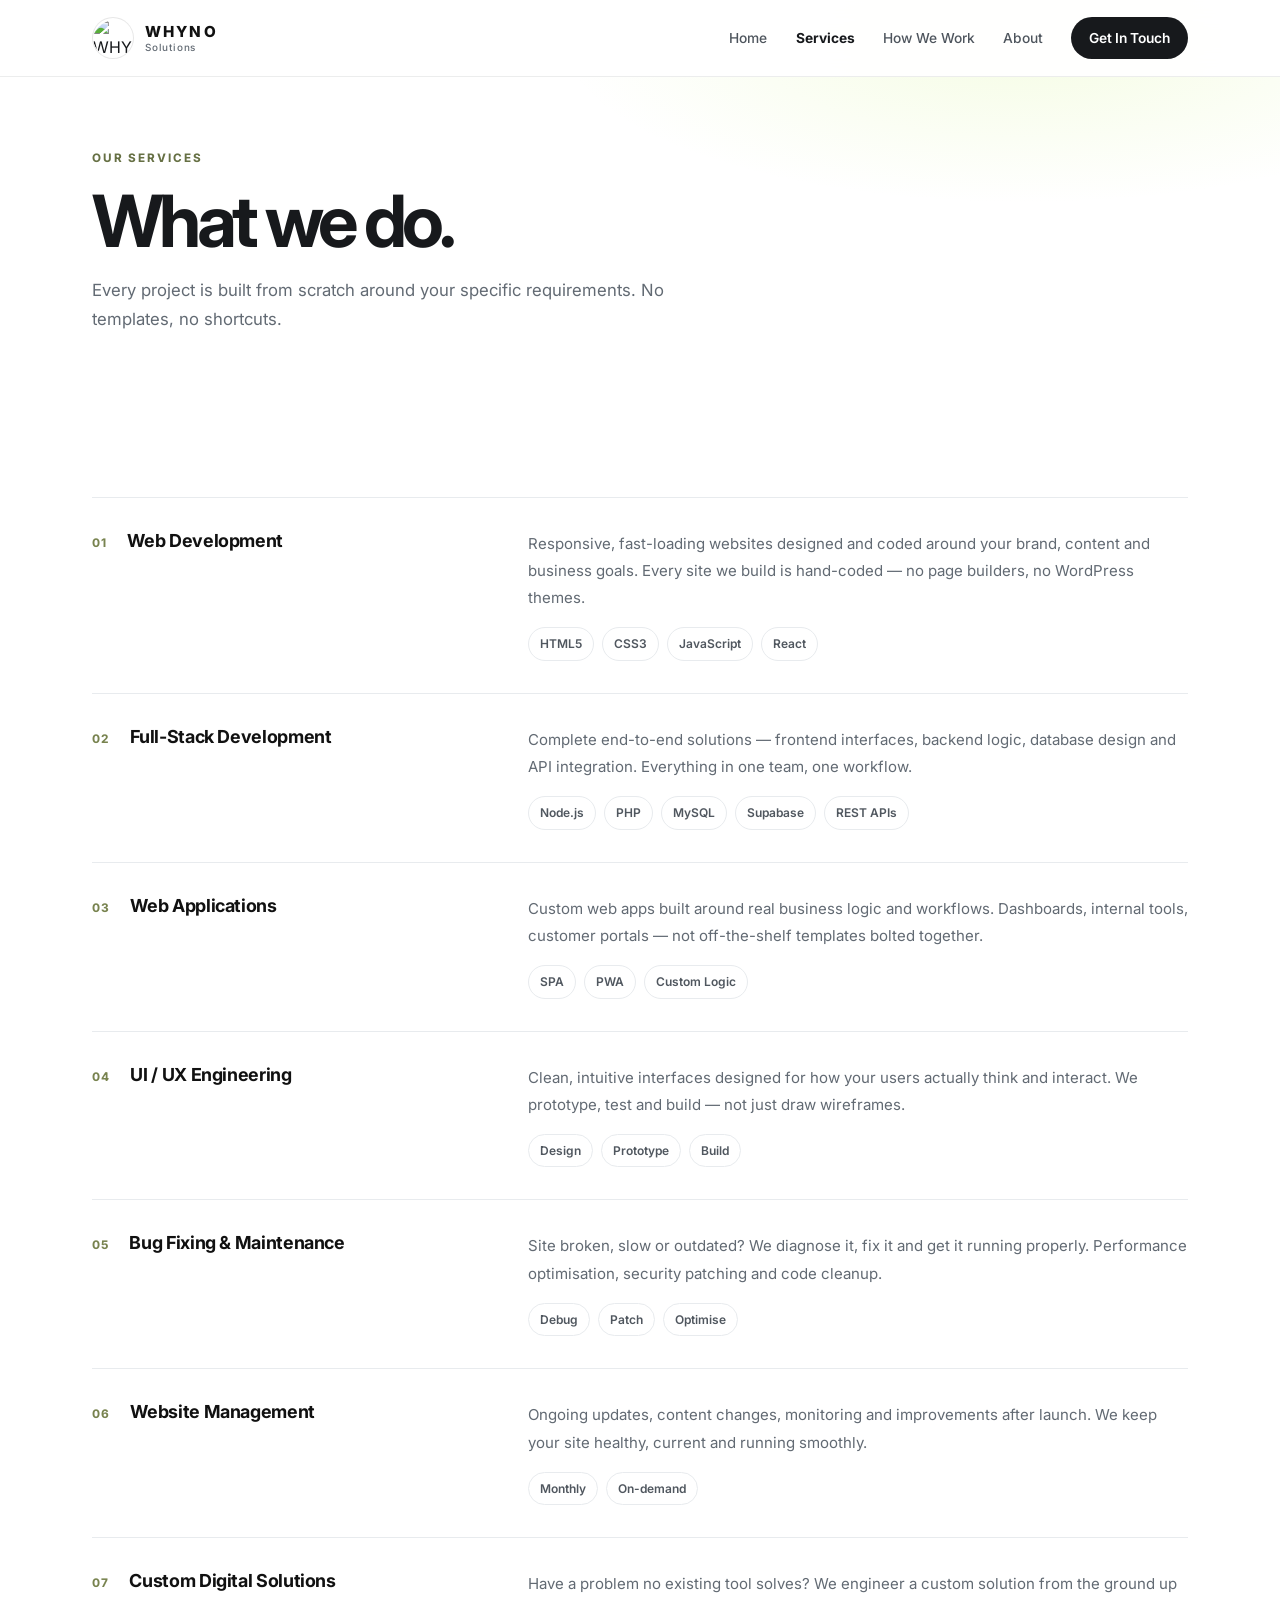
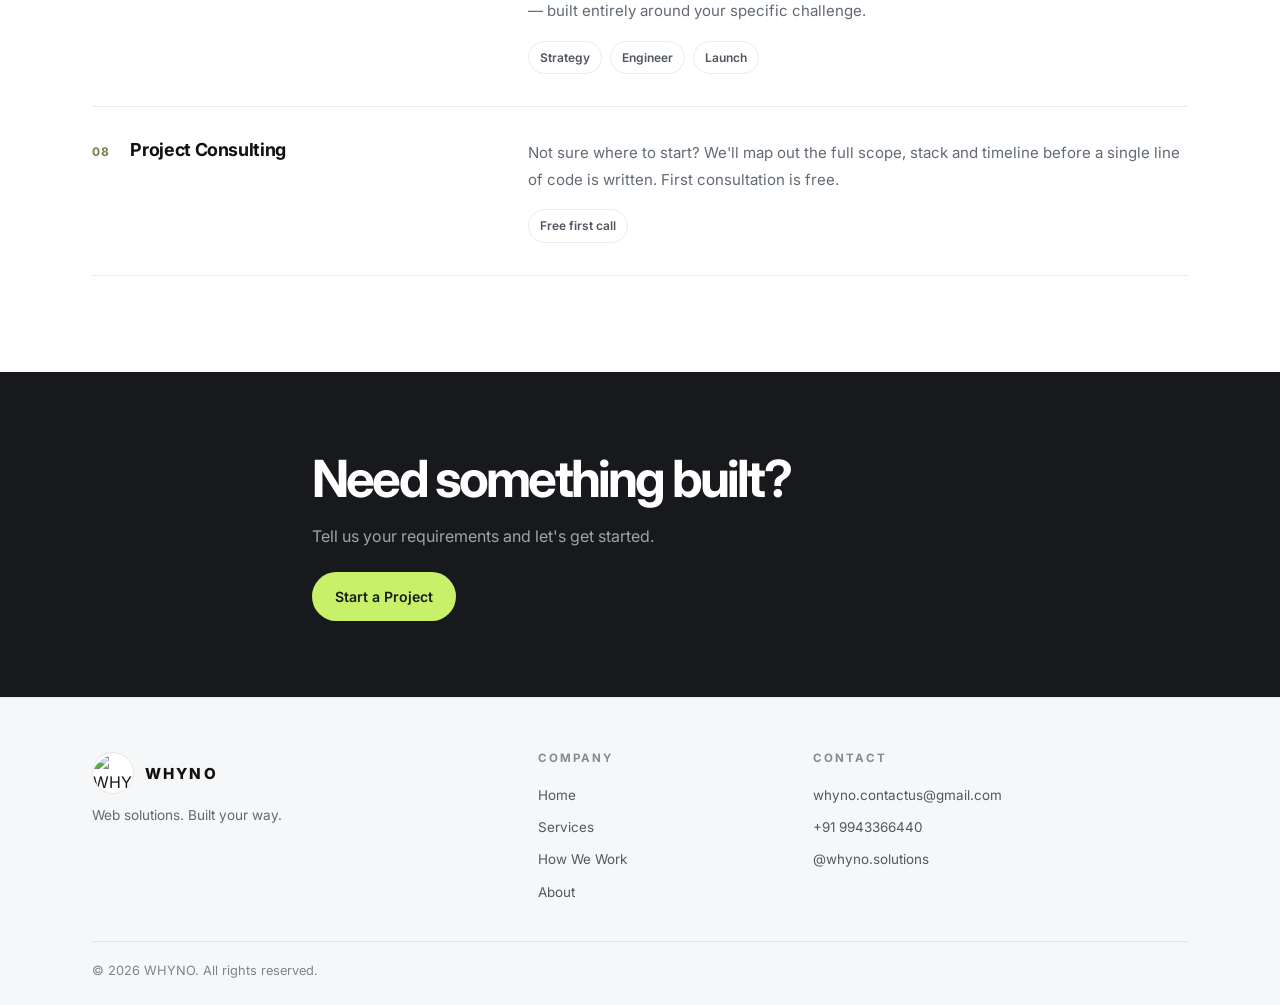
==== services.html @ 865802ed "Add files via upload" ====
﻿<!DOCTYPE html>
<html lang="en">
<head>
    <meta charset="UTF-8">
    <meta name="viewport" content="width=device-width, initial-scale=1.0">
    <meta name="color-scheme" content="light only">
    <title>Services &mdash; WHYNO</title>
    <meta name="description" content="Web development, full-stack apps, UI/UX engineering, bug fixing and custom digital solutions by WHYNO.">
    <link rel="icon" type="image/png" href="assets/favicon.png">
    <link rel="preconnect" href="https://fonts.googleapis.com">
    <link rel="preconnect" href="https://fonts.gstatic.com" crossorigin>
    <link href="https://fonts.googleapis.com/css2?family=Inter:wght@300;400;500;600;700;800&display=swap" rel="stylesheet">
    <link rel="stylesheet" href="style.css">
</head>
<body>

    <header class="header" id="header">
        <div class="container header-inner">
            <a href="index.html" class="brand">
                <div class="brand-logo"><img src="assets/logo.png" alt="WHYNO"></div>
                <span class="brand-copy">
                    <span class="brand-name">WHYNO</span>
                    <span class="brand-tagline">Solutions</span>
                </span>
            </a>
            <nav class="nav" id="nav">
                <a href="index.html" class="nav-link">Home</a>
                <a href="services.html" class="nav-link active">Services</a>
                <a href="process.html" class="nav-link">How We Work</a>
                <a href="about.html" class="nav-link">About</a>
                <a href="contact.html" class="nav-link nav-link--cta">Get In Touch</a>
            </nav>
            <button class="menu-btn" id="menuBtn" aria-label="Toggle navigation" aria-controls="nav" aria-expanded="false">
                <span></span><span></span><span></span>
            </button>
        </div>
    </header>
    <div class="overlay" id="overlay"></div>

    <main>

        <section class="page-hero">
            <div class="container">
                <p class="label">Our Services</p>
                <h1 class="heading-1">What we do.</h1>
                <p class="sub-text">Every project is built from scratch around your specific requirements. No templates, no shortcuts.</p>
            </div>
        </section>

        <section class="section">
            <div class="container">
                <div class="service-list">

                    <div class="service-row anim">
                        <div class="service-left">
                            <span class="service-num">01</span>
                            <h3>Web Development</h3>
                        </div>
                        <div class="service-right">
                            <p>Responsive, fast-loading websites designed and coded around your brand, content and business goals. Every site we build is hand-coded &mdash; no page builders, no WordPress themes.</p>
                            <div class="service-tags">
                                <span>HTML5</span><span>CSS3</span><span>JavaScript</span><span>React</span>
                            </div>
                        </div>
                    </div>

                    <div class="service-row anim">
                        <div class="service-left">
                            <span class="service-num">02</span>
                            <h3>Full-Stack Development</h3>
                        </div>
                        <div class="service-right">
                            <p>Complete end-to-end solutions &mdash; frontend interfaces, backend logic, database design and API integration. Everything in one team, one workflow.</p>
                            <div class="service-tags">
                                <span>Node.js</span><span>PHP</span><span>MySQL</span><span>Supabase</span><span>REST APIs</span>
                            </div>
                        </div>
                    </div>

                    <div class="service-row anim">
                        <div class="service-left">
                            <span class="service-num">03</span>
                            <h3>Web Applications</h3>
                        </div>
                        <div class="service-right">
                            <p>Custom web apps built around real business logic and workflows. Dashboards, internal tools, customer portals &mdash; not off-the-shelf templates bolted together.</p>
                            <div class="service-tags">
                                <span>SPA</span><span>PWA</span><span>Custom Logic</span>
                            </div>
                        </div>
                    </div>

                    <div class="service-row anim">
                        <div class="service-left">
                            <span class="service-num">04</span>
                            <h3>UI / UX Engineering</h3>
                        </div>
                        <div class="service-right">
                            <p>Clean, intuitive interfaces designed for how your users actually think and interact. We prototype, test and build &mdash; not just draw wireframes.</p>
                            <div class="service-tags">
                                <span>Design</span><span>Prototype</span><span>Build</span>
                            </div>
                        </div>
                    </div>

                    <div class="service-row anim">
                        <div class="service-left">
                            <span class="service-num">05</span>
                            <h3>Bug Fixing &amp; Maintenance</h3>
                        </div>
                        <div class="service-right">
                            <p>Site broken, slow or outdated? We diagnose it, fix it and get it running properly. Performance optimisation, security patching and code cleanup.</p>
                            <div class="service-tags">
                                <span>Debug</span><span>Patch</span><span>Optimise</span>
                            </div>
                        </div>
                    </div>

                    <div class="service-row anim">
                        <div class="service-left">
                            <span class="service-num">06</span>
                            <h3>Website Management</h3>
                        </div>
                        <div class="service-right">
                            <p>Ongoing updates, content changes, monitoring and improvements after launch. We keep your site healthy, current and running smoothly.</p>
                            <div class="service-tags">
                                <span>Monthly</span><span>On-demand</span>
                            </div>
                        </div>
                    </div>

                    <div class="service-row anim">
                        <div class="service-left">
                            <span class="service-num">07</span>
                            <h3>Custom Digital Solutions</h3>
                        </div>
                        <div class="service-right">
                            <p>Have a problem no existing tool solves? We engineer a custom solution from the ground up &mdash; built entirely around your specific challenge.</p>
                            <div class="service-tags">
                                <span>Strategy</span><span>Engineer</span><span>Launch</span>
                            </div>
                        </div>
                    </div>

                    <div class="service-row anim">
                        <div class="service-left">
                            <span class="service-num">08</span>
                            <h3>Project Consulting</h3>
                        </div>
                        <div class="service-right">
                            <p>Not sure where to start? We'll map out the full scope, stack and timeline before a single line of code is written. First consultation is free.</p>
                            <div class="service-tags">
                                <span>Free first call</span>
                            </div>
                        </div>
                    </div>

                </div>
            </div>
        </section>

        <section class="cta-band">
            <div class="container cta-inner">
                <h2>Need something built?</h2>
                <p>Tell us your requirements and let's get started.</p>
                <a href="contact.html" class="btn btn--white">Start a Project</a>
            </div>
        </section>

    </main>

    <footer class="footer">
        <div class="container">
            <div class="footer-grid">
                <div class="footer-brand">
                    <a href="index.html" class="brand">
                        <div class="brand-logo"><img src="assets/logo.png" alt="WHYNO"></div>
                        <span class="brand-name">WHYNO</span>
                    </a>
                    <p>Web solutions. Built your way.</p>
                </div>
                <div class="footer-col">
                    <h5>Company</h5>
                    <a href="index.html">Home</a>
                    <a href="services.html">Services</a>
                    <a href="process.html">How We Work</a>
                    <a href="about.html">About</a>
                </div>
                <div class="footer-col">
                    <h5>Contact</h5>
                    <a href="mailto:whyno.contactus@gmail.com">whyno.contactus@gmail.com</a>
                    <a href="tel:+919943366440">+91 9943366440</a>
                    <a href="https://www.instagram.com/whyno.solutions/" target="_blank" rel="noopener">@whyno.solutions</a>
                </div>
            </div>
            <div class="footer-bottom">
                <span>&copy; <span id="yr"></span> WHYNO. All rights reserved.</span>
            </div>
        </div>
    </footer>

    <button class="scroll-top" id="scrollTop" aria-label="Back to top">
        <svg viewBox="0 0 24 24" fill="none" stroke="currentColor" stroke-width="2"><polyline points="18 15 12 9 6 15"/></svg>
    </button>
    <script src="script.js"></script>
</body>
</html>
---- style.css ----
/* ============================================================
   WHYNO — Professional IT Company
   ALWAYS LIGHT MODE. Black & white. Clean. No gimmicks.
   Font: Inter
   ============================================================ */

/* Force light everywhere */
:root {
    color-scheme: light only;
}

*,
*::before,
*::after {
    box-sizing: border-box;
    margin: 0;
    padding: 0;
}

html {
    scroll-behavior: smooth;
    font-size: 16px;
}

body {
    font-family: 'Inter', -apple-system, BlinkMacSystemFont, 'Segoe UI', sans-serif;
    background-color: #ffffff;
    color: #333333;
    line-height: 1.7;
    -webkit-font-smoothing: antialiased;
    -moz-osx-font-smoothing: grayscale;
    overflow-x: hidden;
}

a {
    color: inherit;
    text-decoration: none;
}

ul { list-style: none; }

img {
    display: block;
    max-width: 100%;
    height: auto;
}

::selection {
    background: #111111;
    color: #ffffff;
}

h1, h2, h3, h4, h5 {
    color: #111111;
    font-weight: 700;
    line-height: 1.2;
    letter-spacing: -0.02em;
}

/* ── Layout ── */
.container {
    width: 100%;
    max-width: 1120px;
    margin: 0 auto;
    padding: 0 32px;
}

/* ============================================================
   LOADER
   ============================================================ */
.loader {
    position: fixed;
    inset: 0;
    z-index: 9999;
    background: #ffffff;
    display: flex;
    align-items: center;
    justify-content: center;
    transition: opacity 0.5s ease, visibility 0.5s ease;
}

.loader.hide {
    opacity: 0;
    visibility: hidden;
    pointer-events: none;
}

.loader-logo {
    width: 48px;
    height: 48px;
    animation: fadeInOut 1.5s ease-in-out infinite;
}

@keyframes fadeInOut {
    0%, 100% { opacity: 0.3; }
    50% { opacity: 1; }
}

/* ============================================================
   HEADER / NAVBAR
   ============================================================ */
.header {
    position: fixed;
    top: 0;
    left: 0;
    width: 100%;
    z-index: 1000;
    background: rgba(255, 255, 255, 0.95);
    backdrop-filter: blur(12px);
    -webkit-backdrop-filter: blur(12px);
    border-bottom: 1px solid #f0f0f0;
    padding: 0;
    transition: box-shadow 0.3s ease;
}

.header.scrolled {
    box-shadow: 0 1px 12px rgba(0, 0, 0, 0.06);
}

.header-inner {
    display: flex;
    align-items: center;
    justify-content: space-between;
    height: 64px;
}

/* Brand */
.brand {
    display: flex;
    align-items: center;
    gap: 10px;
}

.brand-icon {
    width: 32px;
    height: 32px;
    border-radius: 6px;
    object-fit: contain;
}

.brand-name {
    font-size: 1rem;
    font-weight: 800;
    letter-spacing: 1.5px;
    color: #111111;
    text-transform: uppercase;
}

/* Nav links */
.nav {
    display: flex;
    align-items: center;
    gap: 32px;
}

.nav-link {
    font-size: 0.88rem;
    font-weight: 500;
    color: #555555;
    transition: color 0.2s ease;
}

.nav-link:hover,
.nav-link.active {
    color: #111111;
}

.nav-link--cta {
    padding: 8px 20px;
    background: #111111;
    color: #ffffff !important;
    border-radius: 6px;
    font-weight: 600;
    font-size: 0.84rem;
    transition: background 0.2s ease;
}

.nav-link--cta:hover {
    background: #333333;
}

/* Menu toggle */
.menu-toggle {
    display: none;
    flex-direction: column;
    gap: 5px;
    background: none;
    border: none;
    cursor: pointer;
    padding: 4px;
    z-index: 1100;
}

.menu-toggle span {
    display: block;
    width: 20px;
    height: 1.5px;
    background: #111111;
    border-radius: 2px;
    transition: transform 0.25s ease, opacity 0.25s ease;
}

.menu-toggle.open span:nth-child(1) {
    transform: translateY(6.5px) rotate(45deg);
}
.menu-toggle.open span:nth-child(2) {
    opacity: 0;
}
.menu-toggle.open span:nth-child(3) {
    transform: translateY(-6.5px) rotate(-45deg);
}

/* Overlay */
.overlay {
    display: none;
    position: fixed;
    inset: 0;
    background: rgba(0, 0, 0, 0.3);
    z-index: 990;
    opacity: 0;
    transition: opacity 0.3s ease;
}
.overlay.show {
    opacity: 1;
}

/* ============================================================
   BUTTONS
   ============================================================ */
.btn {
    display: inline-flex;
    align-items: center;
    justify-content: center;
    gap: 8px;
    padding: 13px 28px;
    font-family: inherit;
    font-size: 0.9rem;
    font-weight: 600;
    border-radius: 6px;
    border: none;
    cursor: pointer;
    transition: background 0.2s ease, transform 0.2s ease, box-shadow 0.2s ease;
}

.btn--dark {
    background: #111111;
    color: #ffffff;
}
.btn--dark:hover {
    background: #2a2a2a;
    transform: translateY(-1px);
    box-shadow: 0 4px 16px rgba(0, 0, 0, 0.12);
}

.btn--outline {
    background: transparent;
    border: 1.5px solid #d0d0d0;
    color: #333333;
}
.btn--outline:hover {
    border-color: #111111;
    color: #111111;
}

.btn--full {
    width: 100%;
}

/* ============================================================
   SECTION SHARED
   ============================================================ */
.section {
    padding: 100px 0;
}

.section--grey {
    background: #f8f8f7;
}

.section-top {
    margin-bottom: 56px;
}

.section-label {
    font-size: 0.75rem;
    font-weight: 700;
    text-transform: uppercase;
    letter-spacing: 2.5px;
    color: #888888;
    margin-bottom: 12px;
}

.section-heading {
    font-size: clamp(1.8rem, 3.5vw, 2.8rem);
    letter-spacing: -0.03em;
    margin-bottom: 16px;
}

.section-sub {
    font-size: 1rem;
    color: #666666;
    max-width: 520px;
    line-height: 1.7;
}

/* ============================================================
   HERO
   ============================================================ */
.hero {
    padding: 160px 0 100px;
    background: #ffffff;
}

.hero-label {
    font-size: 0.75rem;
    font-weight: 700;
    text-transform: uppercase;
    letter-spacing: 2.5px;
    color: #888888;
    margin-bottom: 24px;
}

.hero-heading {
    font-size: clamp(2.4rem, 5.5vw, 4.2rem);
    letter-spacing: -0.04em;
    line-height: 1.12;
    margin-bottom: 24px;
    max-width: 720px;
}

.hero-heading em {
    font-style: normal;
    border-bottom: 3px solid #111111;
    padding-bottom: 2px;
}

.hero-text {
    font-size: 1.08rem;
    color: #555555;
    max-width: 540px;
    line-height: 1.75;
    margin-bottom: 36px;
}

.hero-buttons {
    display: flex;
    gap: 12px;
    flex-wrap: wrap;
}

/* ============================================================
   TRUST STRIP
   ============================================================ */
.trust-strip {
    border-top: 1px solid #ebebeb;
    border-bottom: 1px solid #ebebeb;
    background: #f8f8f7;
    padding: 40px 0;
}

.trust-inner {
    display: flex;
    align-items: center;
    justify-content: center;
    gap: 48px;
}

.trust-item {
    display: flex;
    flex-direction: column;
    align-items: center;
    text-align: center;
    gap: 4px;
}

.trust-item strong {
    font-size: 1.5rem;
    font-weight: 800;
    color: #111111;
    letter-spacing: -0.5px;
}

.trust-item span {
    font-size: 0.78rem;
    color: #888888;
    font-weight: 500;
    letter-spacing: 0.5px;
}

.trust-divider {
    width: 1px;
    height: 40px;
    background: #e0e0e0;
}

/* ============================================================
   SERVICES — Clean card grid
   ============================================================ */
.services-grid {
    display: grid;
    grid-template-columns: repeat(4, 1fr);
    gap: 1px;
    background: #e8e8e8;
    border: 1px solid #e8e8e8;
    border-radius: 8px;
    overflow: hidden;
}

.service-card {
    background: #ffffff;
    padding: 36px 28px;
    display: flex;
    flex-direction: column;
    gap: 14px;
    transition: background 0.25s ease;
}

.service-card:hover {
    background: #f8f8f7;
}

.service-num {
    font-size: 0.72rem;
    font-weight: 700;
    color: #bbbbbb;
    letter-spacing: 1px;
}

.service-card h3 {
    font-size: 1rem;
    font-weight: 700;
    letter-spacing: -0.01em;
}

.service-card p {
    font-size: 0.88rem;
    color: #666666;
    line-height: 1.65;
}

/* ============================================================
   PROCESS
   ============================================================ */
.process-list {
    max-width: 640px;
}

.process-item {
    display: flex;
    gap: 24px;
    padding: 28px 0;
    border-bottom: 1px solid #ebebeb;
    align-items: flex-start;
}

.process-item:last-child {
    border-bottom: none;
}

.process-num {
    width: 40px;
    height: 40px;
    border-radius: 50%;
    background: #111111;
    color: #ffffff;
    font-size: 0.82rem;
    font-weight: 700;
    display: flex;
    align-items: center;
    justify-content: center;
    flex-shrink: 0;
}

.process-item h3 {
    font-size: 1rem;
    font-weight: 700;
    margin-bottom: 4px;
}

.process-item p {
    font-size: 0.9rem;
    color: #666666;
    line-height: 1.65;
}

/* ============================================================
   ABOUT
   ============================================================ */
.about-layout {
    display: grid;
    grid-template-columns: 1fr 1fr;
    gap: 80px;
    align-items: start;
}

.about-right {
    display: flex;
    flex-direction: column;
    gap: 20px;
}

.about-logo-wrap {
    width: 56px;
    height: 56px;
    border-radius: 8px;
    overflow: hidden;
    border: 1px solid #e8e8e8;
    padding: 8px;
    background: #f8f8f7;
}

.about-logo-wrap img {
    width: 100%;
    height: 100%;
    object-fit: contain;
}

.about-right p {
    font-size: 0.95rem;
    color: #555555;
    line-height: 1.75;
}

.about-values {
    display: flex;
    flex-wrap: wrap;
    gap: 8px;
    margin-top: 4px;
}

.about-values span {
    font-size: 0.78rem;
    font-weight: 600;
    color: #555555;
    padding: 6px 14px;
    background: #f4f4f3;
    border: 1px solid #e8e8e8;
    border-radius: 4px;
}

/* ============================================================
   TECH
   ============================================================ */
.tech-list {
    display: flex;
    flex-wrap: wrap;
    gap: 10px;
}

.tech-list span {
    padding: 10px 20px;
    font-size: 0.88rem;
    font-weight: 600;
    color: #333333;
    background: #ffffff;
    border: 1px solid #e0e0e0;
    border-radius: 6px;
    transition: border-color 0.2s ease, background 0.2s ease;
    cursor: default;
}

.tech-list span:hover {
    background: #111111;
    color: #ffffff;
    border-color: #111111;
}

/* ============================================================
   CTA BANNER
   ============================================================ */
.cta-banner {
    background: #111111;
    padding: 80px 0;
}

.cta-inner {
    display: flex;
    flex-direction: column;
    align-items: flex-start;
    gap: 20px;
    max-width: 580px;
}

.cta-inner h2 {
    font-size: clamp(1.8rem, 3.5vw, 2.8rem);
    color: #ffffff;
    letter-spacing: -0.03em;
}

.cta-inner p {
    font-size: 1rem;
    color: rgba(255, 255, 255, 0.6);
    line-height: 1.65;
}

.cta-inner .btn--dark {
    background: #ffffff;
    color: #111111;
}
.cta-inner .btn--dark:hover {
    background: #f0f0f0;
}

/* ============================================================
   CONTACT
   ============================================================ */
.contact-layout {
    display: grid;
    grid-template-columns: 1fr 1.2fr;
    gap: 80px;
    align-items: start;
}

.contact-sub {
    font-size: 0.95rem;
    color: #666666;
    margin-top: 12px;
    margin-bottom: 36px;
    line-height: 1.65;
}

.contact-info {
    display: flex;
    flex-direction: column;
    gap: 10px;
}

.contact-row {
    display: flex;
    align-items: center;
    gap: 14px;
    padding: 14px 16px;
    border: 1px solid #ebebeb;
    border-radius: 8px;
    transition: border-color 0.2s ease;
}
.contact-row:hover {
    border-color: #cccccc;
}

.contact-row svg {
    width: 20px;
    height: 20px;
    color: #888888;
    flex-shrink: 0;
}

.contact-row small {
    display: block;
    font-size: 0.68rem;
    font-weight: 600;
    text-transform: uppercase;
    letter-spacing: 1px;
    color: #aaaaaa;
    margin-bottom: 2px;
}

.contact-row span {
    display: block;
    font-size: 0.88rem;
    font-weight: 600;
    color: #333333;
}

/* Form */
.form {
    background: #f8f8f7;
    border: 1px solid #e8e8e8;
    border-radius: 10px;
    padding: 36px 32px;
}

.form-field {
    margin-bottom: 20px;
}

.form-field label {
    display: block;
    font-size: 0.82rem;
    font-weight: 600;
    color: #333333;
    margin-bottom: 8px;
}

.form-field input,
.form-field textarea {
    width: 100%;
    padding: 12px 14px;
    font-family: inherit;
    font-size: 0.9rem;
    color: #111111;
    background: #ffffff;
    border: 1px solid #dcdcdc;
    border-radius: 6px;
    outline: none;
    transition: border-color 0.2s ease, box-shadow 0.2s ease;
    resize: vertical;
}

.form-field input::placeholder,
.form-field textarea::placeholder {
    color: #aaaaaa;
}

.form-field input:focus,
.form-field textarea:focus {
    border-color: #111111;
    box-shadow: 0 0 0 3px rgba(0, 0, 0, 0.05);
}

/* ============================================================
   FOOTER
   ============================================================ */
.footer {
    background: #f8f8f7;
    border-top: 1px solid #ebebeb;
    padding: 64px 0 32px;
}

.footer-top {
    display: flex;
    justify-content: space-between;
    align-items: flex-start;
    gap: 40px;
    margin-bottom: 48px;
}

.footer-brand {
    display: flex;
    flex-direction: column;
    gap: 10px;
    max-width: 200px;
}

.footer-brand p {
    font-size: 0.85rem;
    color: #888888;
}

.footer-cols {
    display: flex;
    gap: 56px;
}

.footer-col {
    display: flex;
    flex-direction: column;
    gap: 8px;
}

.footer-col h5 {
    font-size: 0.72rem;
    font-weight: 700;
    text-transform: uppercase;
    letter-spacing: 2px;
    color: #888888;
    margin-bottom: 4px;
}

.footer-col a {
    font-size: 0.88rem;
    color: #666666;
    transition: color 0.2s ease;
}

.footer-col a:hover {
    color: #111111;
}

.footer-bottom {
    padding-top: 24px;
    border-top: 1px solid #e0e0e0;
    font-size: 0.8rem;
    color: #aaaaaa;
}

/* ============================================================
   SCROLL TO TOP
   ============================================================ */
.scroll-top {
    position: fixed;
    bottom: 24px;
    right: 24px;
    width: 40px;
    height: 40px;
    border-radius: 50%;
    background: #111111;
    color: #ffffff;
    border: none;
    cursor: pointer;
    display: flex;
    align-items: center;
    justify-content: center;
    opacity: 0;
    visibility: hidden;
    transition: opacity 0.3s ease, transform 0.3s ease;
    z-index: 100;
}

.scroll-top.show {
    opacity: 1;
    visibility: visible;
}

.scroll-top:hover {
    transform: translateY(-2px);
    box-shadow: 0 4px 16px rgba(0, 0, 0, 0.15);
}

.scroll-top svg {
    width: 18px;
    height: 18px;
}

/* ============================================================
   SCROLL REVEAL
   ============================================================ */
.anim {
    opacity: 0;
    transform: translateY(20px);
    transition: opacity 0.6s ease, transform 0.6s ease;
}

.anim.show {
    opacity: 1;
    transform: translateY(0);
}

/* ============================================================
   RESPONSIVE — Tablet (max 960px)
   ============================================================ */
@media (max-width: 960px) {
    .services-grid {
        grid-template-columns: repeat(2, 1fr);
    }

    .about-layout,
    .contact-layout {
        grid-template-columns: 1fr;
        gap: 48px;
    }

    .footer-top {
        flex-direction: column;
        gap: 32px;
    }
}

/* ============================================================
   RESPONSIVE — Mobile (max 680px)
   ============================================================ */
@media (max-width: 680px) {
    .container {
        padding: 0 20px;
    }

    /* Section spacing */
    .section {
        padding: 72px 0;
    }

    .section-heading {
        font-size: clamp(1.6rem, 7vw, 2.2rem);
    }

    /* Navbar mobile */
    .menu-toggle {
        display: flex;
    }

    .nav {
        position: fixed;
        top: 0;
        right: -100%;
        width: 80%;
        max-width: 300px;
        height: 100vh;
        background: #ffffff;
        border-left: 1px solid #ebebeb;
        flex-direction: column;
        align-items: flex-start;
        justify-content: center;
        gap: 0;
        padding: 40px 28px;
        z-index: 1050;
        transition: right 0.3s ease;
    }

    .nav.open {
        right: 0;
    }

    .nav-link {
        display: block;
        width: 100%;
        font-size: 1.05rem;
        font-weight: 600;
        color: #333333;
        padding: 14px 0;
        border-bottom: 1px solid #f0f0f0;
    }

    .nav-link--cta {
        display: block;
        text-align: center;
        margin-top: 16px;
        padding: 14px 20px;
        border-bottom: none;
        width: 100%;
        border-radius: 6px;
    }

    .overlay {
        display: block;
    }

    /* Hero mobile */
    .hero {
        padding: 120px 0 72px;
    }

    .hero-heading {
        font-size: clamp(2rem, 9vw, 3rem);
    }

    .hero-text {
        font-size: 0.95rem;
    }

    .hero-buttons {
        flex-direction: column;
        gap: 10px;
    }

    .hero-buttons .btn {
        width: 100%;
        justify-content: center;
    }

    /* Trust strip */
    .trust-inner {
        flex-direction: column;
        gap: 20px;
    }

    .trust-divider {
        width: 48px;
        height: 1px;
    }

    .trust-item {
        flex-direction: row;
        gap: 10px;
    }

    /* Services grid */
    .services-grid {
        grid-template-columns: 1fr;
    }

    .service-card {
        padding: 28px 24px;
    }

    /* Process */
    .process-item {
        gap: 16px;
        padding: 22px 0;
    }

    .process-num {
        width: 36px;
        height: 36px;
        font-size: 0.75rem;
    }

    /* Tech */
    .tech-list span {
        padding: 8px 14px;
        font-size: 0.82rem;
    }

    /* CTA */
    .cta-banner {
        padding: 60px 0;
    }

    .cta-inner .btn {
        width: 100%;
        justify-content: center;
    }

    /* Contact */
    .contact-layout {
        gap: 40px;
    }

    .form {
        padding: 28px 20px;
    }

    /* Footer */
    .footer-cols {
        flex-direction: column;
        gap: 24px;
    }

    /* Scroll top */
    .scroll-top {
        bottom: 16px;
        right: 16px;
        width: 36px;
        height: 36px;
    }
}

/* ============================================================
   VERY SMALL (max 400px)
   ============================================================ */
@media (max-width: 400px) {
    .container { padding: 0 16px; }
    .hero-heading { font-size: clamp(1.8rem, 10vw, 2.6rem); }
}

/* ============================================================
   REDUCED MOTION
   ============================================================ */
@media (prefers-reduced-motion: reduce) {
    *, *::before, *::after {
        animation-duration: 0.01ms !important;
        animation-iteration-count: 1 !important;
        transition-duration: 0.01ms !important;
        scroll-behavior: auto !important;
    }
}

/* Shared styles for the current multi-page WHYNO site */
:root {
    --ink: #17191c;
    --muted: #626a73;
    --line: #e8ebee;
    --surface: #f6f7f8;
    --accent: #c8f169;
}

body {
    color: var(--ink);
    line-height: 1.65;
}

.container {
    max-width: 1160px;
}

.header {
    border-bottom-color: rgba(23, 25, 28, 0.08);
    background: rgba(255, 255, 255, 0.94);
}

.header-inner {
    min-height: 76px;
    height: auto;
}

.brand {
    gap: 11px;
    flex-shrink: 0;
}

.brand-logo {
    display: grid;
    width: 42px;
    height: 42px;
    flex: 0 0 42px;
    place-items: center;
    overflow: hidden;
    border: 1px solid rgba(23, 25, 28, 0.1);
    border-radius: 50%;
    background: #fff;
}

.brand-logo img {
    width: 100%;
    height: 100%;
    object-fit: cover;
    border-radius: 50%;
}

.brand-name {
    font-size: 0.95rem;
    letter-spacing: 0.14em;
}

.brand-copy {
    display: flex;
    flex-direction: column;
    align-items: flex-start;
    gap: 1px;
    line-height: 1.15;
}

.brand-tagline {
    color: var(--muted);
    font-size: 0.62rem;
    font-weight: 500;
    letter-spacing: 0.08em;
}

.nav {
    gap: clamp(16px, 2.2vw, 30px);
}

.nav-link {
    color: #4e555d;
    font-size: 0.86rem;
}

.nav-link.active:not(.nav-link--cta) {
    color: var(--ink);
    font-weight: 700;
}

.nav-link--cta {
    padding: 10px 18px;
    border-radius: 999px;
    background: var(--ink);
}

.menu-btn {
    display: none;
    width: 44px;
    height: 44px;
    flex-direction: column;
    align-items: center;
    justify-content: center;
    gap: 5px;
    border: 1px solid var(--line);
    border-radius: 50%;
    background: #fff;
    cursor: pointer;
    z-index: 1100;
}

.menu-btn span {
    display: block;
    width: 18px;
    height: 2px;
    border-radius: 2px;
    background: var(--ink);
    transition: transform 0.2s ease, opacity 0.2s ease;
}

.menu-btn.open span:first-child {
    transform: translateY(3.5px) rotate(45deg);
}

.menu-btn.open span:nth-child(2) {
    opacity: 0;
}

.menu-btn.open span:last-child {
    transform: translateY(-3.5px) rotate(-45deg);
}

.hero {
    padding: clamp(148px, 18vw, 210px) 0 112px;
    background:
        radial-gradient(ellipse at 82% 18%, rgba(200, 241, 105, 0.2), transparent 34%),
        #fff;
}

.hero .container {
    max-width: 1160px;
}

.hero-label,
.label {
    color: #667044;
    font-size: 0.73rem;
    font-weight: 750;
    letter-spacing: 0.16em;
    line-height: 1.4;
    text-transform: uppercase;
}

.hero-label {
    margin-bottom: 22px;
}

.hero-heading,
.heading-1 {
    max-width: 820px;
    color: var(--ink);
    font-size: clamp(2.7rem, 7vw, 5.4rem);
    font-weight: 700;
    letter-spacing: -0.065em;
    line-height: 1.02;
}

.hero-heading em {
    border: 0;
    color: #6b842f;
    font-style: normal;
}

.hero-text,
.sub-text {
    max-width: 620px;
    margin-top: 24px;
    color: var(--muted);
    font-size: 1.05rem;
    line-height: 1.75;
}

.hero-btns {
    display: flex;
    flex-wrap: wrap;
    gap: 12px;
    margin-top: 32px;
}

.btn {
    min-height: 48px;
    padding: 13px 23px;
    border-radius: 999px;
    font-size: 0.88rem;
}

.btn--dark {
    background: var(--ink);
    color: #fff;
}

.btn--dark:hover {
    background: #33383d;
}

.btn--outline {
    border: 1px solid #d5d9dd;
    background: #fff;
}

.btn--white {
    background: var(--accent);
    color: var(--ink);
}

.btn--white:hover {
    background: #d7f58f;
}

.trust {
    border-top: 1px solid var(--line);
    border-bottom: 1px solid var(--line);
    background: var(--surface);
}

.trust-row {
    display: grid;
    grid-template-columns: repeat(4, 1fr);
    padding: 27px 0;
}

.trust-item {
    gap: 2px;
    border-right: 1px solid #dfe3e6;
}

.trust-item:last-child {
    border: 0;
}

.trust-item strong {
    color: var(--ink);
    font-size: 1.12rem;
}

.trust-item span {
    color: var(--muted);
    font-size: 0.77rem;
    letter-spacing: 0;
}

.section {
    padding: 96px 0;
}

.section--grey {
    background: var(--surface);
}

.section-top {
    margin-bottom: 38px;
}

.section-top .label {
    margin-bottom: 12px;
}

.heading-2 {
    color: var(--ink);
    font-size: clamp(2rem, 4vw, 3rem);
    letter-spacing: -0.055em;
}

.section-top .sub-text {
    margin-top: 12px;
    font-size: 0.98rem;
}

.card-grid {
    display: grid;
    gap: 16px;
}

.card-grid--4 {
    grid-template-columns: repeat(4, minmax(0, 1fr));
}

.card {
    min-height: 230px;
    padding: 26px 23px;
    border: 1px solid var(--line);
    border-radius: 14px;
    background: #fff;
    transition: transform 0.2s ease, box-shadow 0.2s ease;
}

.card:hover {
    transform: translateY(-3px);
    box-shadow: 0 14px 34px rgba(23, 25, 28, 0.07);
}

.card-num,
.service-num {
    display: inline-block;
    margin-bottom: 32px;
    color: #78834f;
    font-size: 0.74rem;
    font-weight: 750;
    letter-spacing: 0.1em;
}

.card h3 {
    margin-bottom: 10px;
    font-size: 1.05rem;
    letter-spacing: -0.025em;
}

.card p {
    color: var(--muted);
    font-size: 0.87rem;
    line-height: 1.7;
}

.section-link {
    margin-top: 28px;
}

.link-arrow {
    font-size: 0.9rem;
    font-weight: 700;
}

.link-arrow:hover {
    color: #687f34;
}

.page-hero {
    padding: 150px 0 66px;
    background:
        radial-gradient(ellipse at 80% 10%, rgba(200, 241, 105, 0.18), transparent 32%),
        #fff;
}

.page-hero .label {
    margin-bottom: 18px;
}

.page-hero .heading-1 {
    font-size: clamp(2.6rem, 6vw, 4.5rem);
}

.page-hero .sub-text {
    margin-top: 18px;
}

.service-list {
    border-top: 1px solid var(--line);
}

.service-row {
    display: grid;
    grid-template-columns: minmax(200px, 0.75fr) 1.25fr;
    gap: 40px;
    padding: 32px 0;
    border-bottom: 1px solid var(--line);
}

.service-left {
    display: flex;
    align-items: baseline;
    gap: 20px;
}

.service-left .service-num {
    margin: 0;
}

.service-left h3,
.process-body h3 {
    font-size: 1.12rem;
}

.service-right p,
.process-body p,
.about-content p,
.contact-desc {
    color: var(--muted);
    font-size: 0.94rem;
    line-height: 1.8;
}

.service-tags,
.tech-list {
    display: flex;
    flex-wrap: wrap;
    gap: 8px;
    margin-top: 16px;
}

.service-tags span,
.tech-list span {
    padding: 6px 11px;
    border: 1px solid var(--line);
    border-radius: 999px;
    background: #fff;
    color: #50575f;
    font-size: 0.75rem;
    font-weight: 600;
}

.process-list {
    max-width: 760px;
}

.process-item {
    gap: 20px;
    padding: 25px 0;
    border-color: var(--line);
}

.process-num {
    width: 42px;
    height: 42px;
    background: var(--accent);
    color: var(--ink);
}

.process-body h3 {
    margin: 5px 0 6px;
}

.about-layout {
    grid-template-columns: 1fr 0.9fr;
    gap: 64px;
}

.about-content {
    display: flex;
    flex-direction: column;
    gap: 16px;
}

.about-logo-block {
    margin-bottom: 6px;
}

.about-logo {
    width: 82px;
    height: 82px;
    overflow: hidden;
    border: 1px solid var(--line);
    border-radius: 50%;
    background: #fff;
}

.about-logo img {
    width: 100%;
    height: 100%;
    border-radius: 50%;
    object-fit: cover;
}

.about-values-card {
    padding: 28px;
    border: 1px solid var(--line);
    border-radius: 16px;
    background: #fff;
}

.about-values-card h3 {
    margin-bottom: 20px;
    font-size: 1.2rem;
}

.values-list {
    display: grid;
    gap: 18px;
}

.values-list li {
    display: grid;
    gap: 4px;
}

.values-list strong {
    font-size: 0.9rem;
}

.values-list span {
    color: var(--muted);
    font-size: 0.83rem;
    line-height: 1.65;
}

.tech-list span {
    padding: 9px 15px;
    background: #fff;
}

.cta-band {
    padding: 76px 0;
    background: var(--ink);
}

.cta-inner {
    max-width: 720px;
    gap: 13px;
}

.cta-inner h2 {
    font-size: clamp(2rem, 4.5vw, 3.2rem);
    letter-spacing: -0.055em;
}

.cta-inner p {
    margin-bottom: 10px;
}

.contact-layout {
    grid-template-columns: 0.85fr 1.15fr;
    gap: 56px;
}

.heading-3 {
    margin-bottom: 12px;
    font-size: 1.35rem;
}

.contact-desc {
    margin-bottom: 26px;
}

.contact-cards {
    display: grid;
    gap: 12px;
}

.contact-card {
    display: flex;
    align-items: center;
    gap: 14px;
    min-width: 0;
    padding: 16px;
    border: 1px solid var(--line);
    border-radius: 12px;
    background: #fff;
    transition: border-color 0.2s ease, transform 0.2s ease;
}

.contact-card:hover {
    transform: translateY(-2px);
    border-color: #b7c58c;
}

.contact-icon {
    display: grid;
    width: 42px;
    height: 42px;
    flex: 0 0 42px;
    place-items: center;
    border-radius: 50%;
    background: #f1f5e8;
}

.contact-icon svg {
    width: 19px;
    height: 19px;
}

.contact-card small,
.contact-card span {
    display: block;
}

.contact-card small {
    color: var(--muted);
    font-size: 0.74rem;
}

.contact-card span {
    overflow-wrap: anywhere;
    font-size: 0.86rem;
    font-weight: 650;
}

.form {
    padding: 32px;
    border: 1px solid var(--line);
    border-radius: 16px;
    background: var(--surface);
}

.form-title {
    margin-bottom: 24px;
    font-size: 1.2rem;
}

.form-field {
    margin-bottom: 18px;
}

.form-field label {
    color: var(--ink);
}

.form-field input,
.form-field textarea {
    min-height: 48px;
    border-color: #dce0e3;
    border-radius: 9px;
    font-size: 0.9rem;
}

.form-field textarea {
    min-height: 144px;
}

.form-field input:focus,
.form-field textarea:focus {
    border-color: #839a50;
    box-shadow: 0 0 0 3px rgba(131, 154, 80, 0.14);
}

.footer {
    padding: 54px 0 24px;
    background: #f6f7f8;
}

.footer-grid {
    display: grid;
    grid-template-columns: 1.2fr 0.7fr 1.1fr;
    gap: 36px;
    padding-bottom: 38px;
}

.footer-brand {
    max-width: 260px;
}

.footer-brand p {
    color: var(--muted);
}

.footer-col {
    gap: 10px;
}

.footer-col h5 {
    margin-bottom: 8px;
    color: #858b91;
}

.footer-col a {
    overflow-wrap: anywhere;
    color: #515960;
    font-size: 0.84rem;
}

.footer-bottom {
    padding-top: 18px;
    border-color: #e1e4e6;
    color: #7d858c;
}

.scroll-top {
    width: 44px;
    height: 44px;
    background: var(--ink);
}

@media (max-width: 960px) {
    .card-grid--4 {
        grid-template-columns: repeat(2, minmax(0, 1fr));
    }

    .about-layout,
    .contact-layout {
        gap: 36px;
    }
}

@media (max-width: 680px) {
    .container {
        padding-right: 22px;
        padding-left: 22px;
    }

    .header-inner {
        min-height: 68px;
    }

    .brand-logo {
        width: 38px;
        height: 38px;
        flex-basis: 38px;
    }

    .menu-btn {
        display: flex;
    }

    .nav {
        top: 0;
        right: 0;
        width: min(86vw, 360px);
        max-width: none;
        height: 100vh;
        height: 100dvh;
        justify-content: flex-start;
        gap: 0;
        padding: 100px 28px 32px;
        border-left: 1px solid var(--line);
        box-shadow: -20px 0 50px rgba(23, 25, 28, 0.08);
        transform: translateX(105%);
        transition: transform 0.28s ease;
    }

    .nav.open {
        right: 0;
        transform: translateX(0);
    }

    .nav-link {
        width: 100%;
        padding: 16px 0;
        border-bottom: 1px solid var(--line);
        font-size: 1rem;
    }

    .nav-link--cta {
        margin-top: 22px;
        padding: 14px 18px;
        border: 0;
        text-align: center;
    }

    .overlay {
        background: rgba(17, 20, 23, 0.42);
        pointer-events: none;
    }

    .overlay.show {
        pointer-events: auto;
    }

    .hero {
        padding: 126px 0 74px;
    }

    .hero-heading,
    .page-hero .heading-1 {
        font-size: clamp(2.45rem, 11vw, 4rem);
        letter-spacing: -0.06em;
    }

    .hero-label {
        margin-bottom: 17px;
        font-size: 0.68rem;
    }

    .hero-text,
    .sub-text {
        margin-top: 18px;
        font-size: 0.98rem;
    }

    .hero-btns {
        display: grid;
        grid-template-columns: 1fr;
        margin-top: 26px;
    }

    .hero-btns .btn {
        width: 100%;
    }

    .trust-row {
        grid-template-columns: repeat(2, 1fr);
        row-gap: 22px;
        padding: 24px 0;
    }

    .trust-item:nth-child(2) {
        border-right: 0;
    }

    .trust-item strong {
        font-size: 1rem;
    }

    .trust-item span {
        font-size: 0.72rem;
    }

    .section {
        padding: 70px 0;
    }

    .section-top {
        margin-bottom: 28px;
    }

    .heading-2 {
        font-size: clamp(1.9rem, 8vw, 2.5rem);
    }

    .card-grid--4 {
        grid-template-columns: 1fr;
        gap: 12px;
    }

    .card {
        min-height: auto;
        padding: 23px;
    }

    .card-num {
        margin-bottom: 20px;
    }

    .page-hero {
        padding: 126px 0 42px;
    }

    .service-row {
        grid-template-columns: 1fr;
        gap: 8px;
        padding: 24px 0;
    }

    .service-left {
        gap: 13px;
    }

    .service-left h3 {
        font-size: 1rem;
    }

    .service-right p,
    .process-body p,
    .about-content p,
    .contact-desc {
        font-size: 0.9rem;
    }

    .process-item {
        gap: 14px;
        padding: 20px 0;
    }

    .process-num {
        width: 36px;
        height: 36px;
        flex: 0 0 36px;
    }

    .about-layout,
    .contact-layout {
        grid-template-columns: 1fr;
        gap: 32px;
    }

    .about-values-card {
        padding: 22px;
    }

    .cta-band {
        padding: 58px 0;
    }

    .cta-inner .btn {
        width: 100%;
    }

    .contact-card {
        padding: 13px;
    }

    .form {
        padding: 24px 18px;
    }

    .footer {
        padding-top: 42px;
    }

    .footer-grid {
        grid-template-columns: 1fr 1fr;
        gap: 28px 18px;
    }

    .footer-brand {
        grid-column: 1 / -1;
    }

    .footer-col:last-child {
        grid-column: 1 / -1;
    }

    .footer-col a {
        font-size: 0.8rem;
    }

    .scroll-top {
        right: 16px;
        bottom: 16px;
    }
}

@media (max-width: 380px) {
    .container {
        padding-right: 18px;
        padding-left: 18px;
    }

    .hero-heading,
    .page-hero .heading-1 {
        font-size: 2.35rem;
    }
}

.trust-row {
    grid-template-columns: repeat(3, minmax(0, 1fr));
}

.trust-item {
    padding: 4px 24px;
}

.trust-item:first-child {
    padding-left: 0;
}

.trust-item:last-child {
    padding-right: 0;
}

.trust-item strong {
    font-size: 1rem;
}

.trust-item span {
    max-width: 240px;
    line-height: 1.5;
}

.home-approach .section-top {
    max-width: 650px;
}

.approach-grid {
    display: grid;
    grid-template-columns: repeat(3, minmax(0, 1fr));
    gap: 16px;
}

.approach-step {
    padding: 24px;
    border: 1px solid var(--line);
    border-radius: 14px;
    background: #fff;
    transition: transform 0.25s ease, box-shadow 0.25s ease;
}

.approach-step:hover {
    transform: translateY(-4px);
    box-shadow: 0 14px 34px rgba(23, 25, 28, 0.07);
}

.approach-step > span {
    display: inline-block;
    margin-bottom: 24px;
    color: #78834f;
    font-size: 0.74rem;
    font-weight: 750;
    letter-spacing: 0.1em;
}

.approach-step h3 {
    margin-bottom: 8px;
    font-size: 1.05rem;
}

.approach-step p {
    color: var(--muted);
    font-size: 0.86rem;
    line-height: 1.7;
}

.approach-link {
    display: inline-block;
    margin-top: 24px;
}

.hero-label.anim {
    transition-delay: 0.05s;
}

.hero-heading.anim {
    transition-delay: 0.14s;
}

.hero-text.anim {
    transition-delay: 0.23s;
}

.hero-btns.anim {
    transition-delay: 0.3s;
}

.trust-item.anim:nth-child(2),
.approach-step.anim:nth-child(2) {
    transition-delay: 0.1s;
}

.trust-item.anim:nth-child(3),
.approach-step.anim:nth-child(3) {
    transition-delay: 0.2s;
}

@media (max-width: 680px) {
    .trust-row {
        grid-template-columns: 1fr;
        gap: 0;
        padding: 14px 0;
    }

    .trust-item,
    .trust-item:first-child,
    .trust-item:last-child {
        align-items: flex-start;
        padding: 11px 0;
        border-right: 0;
        border-bottom: 1px solid var(--line);
        text-align: left;
    }

    .trust-item:last-child {
        border-bottom: 0;
    }

    .approach-grid {
        grid-template-columns: 1fr;
        gap: 11px;
    }

    .approach-step {
        padding: 20px;
    }

    .approach-step > span {
        margin-bottom: 12px;
    }
}
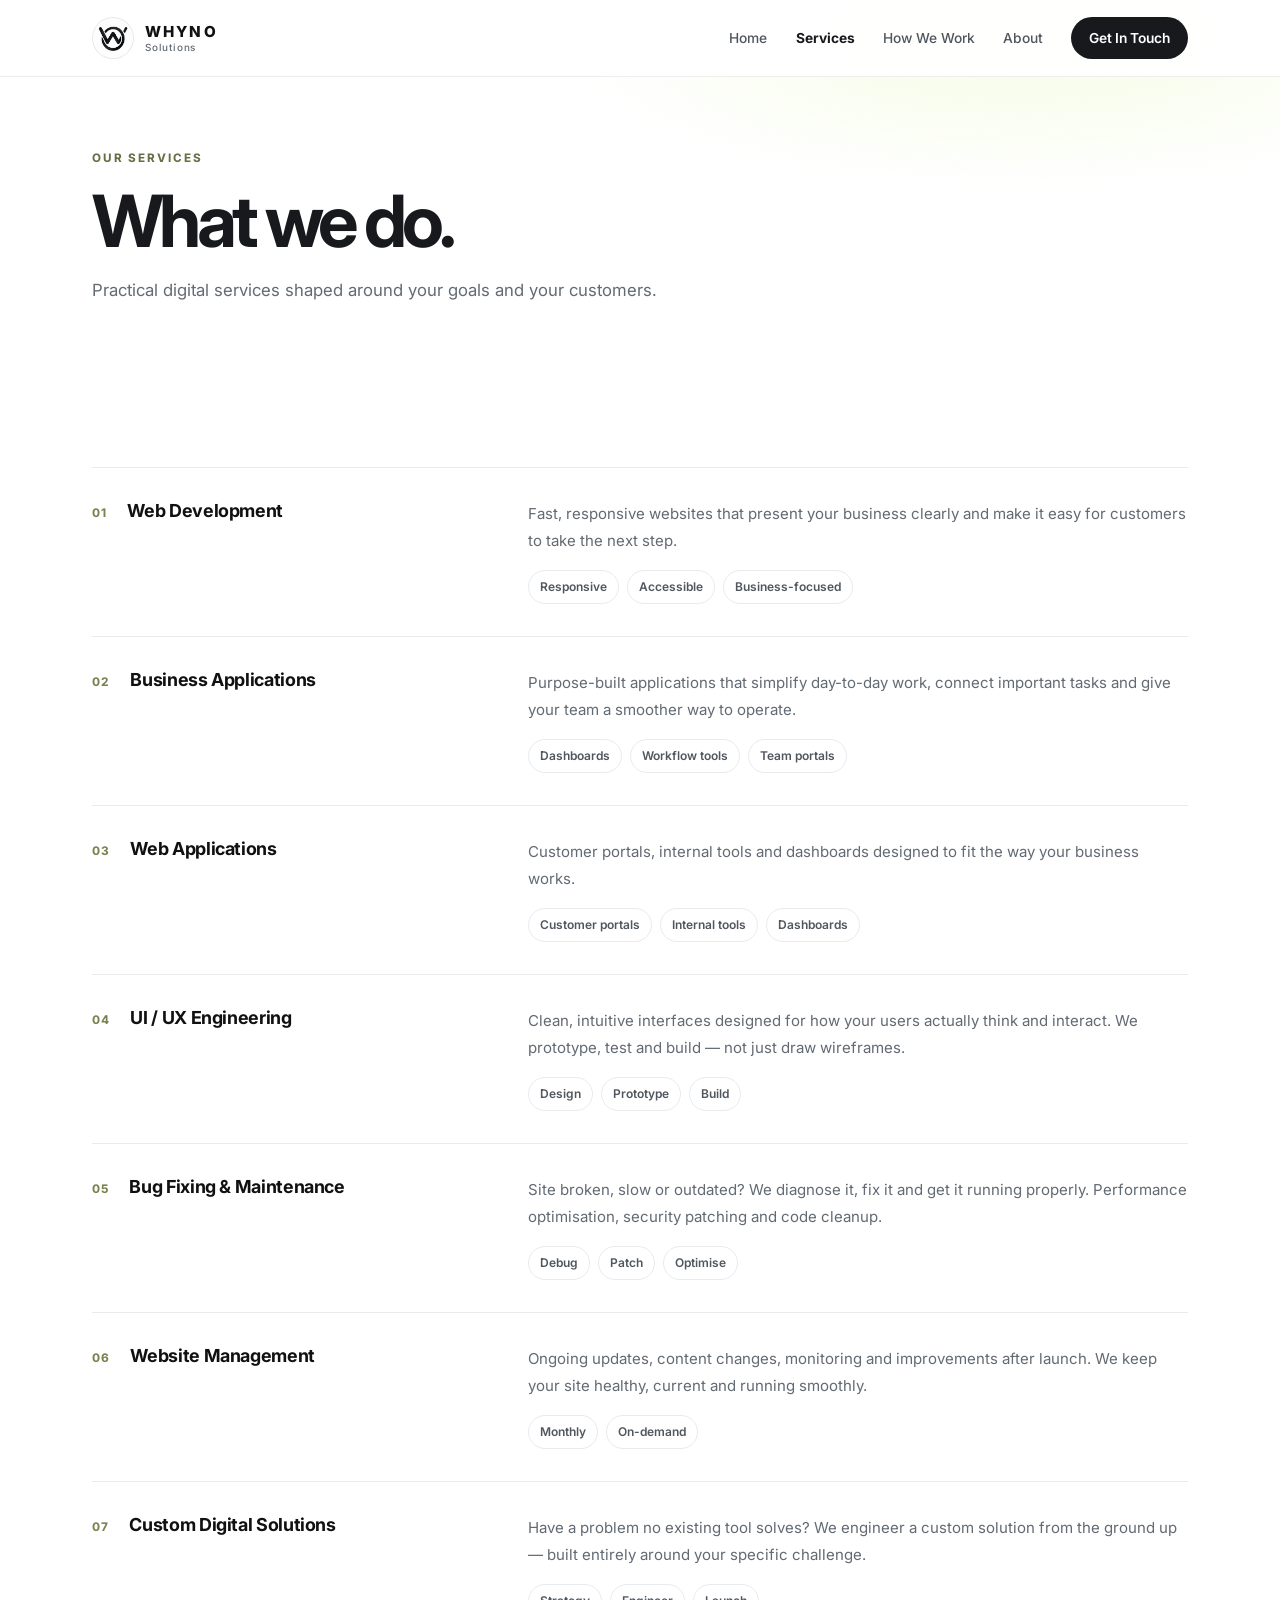
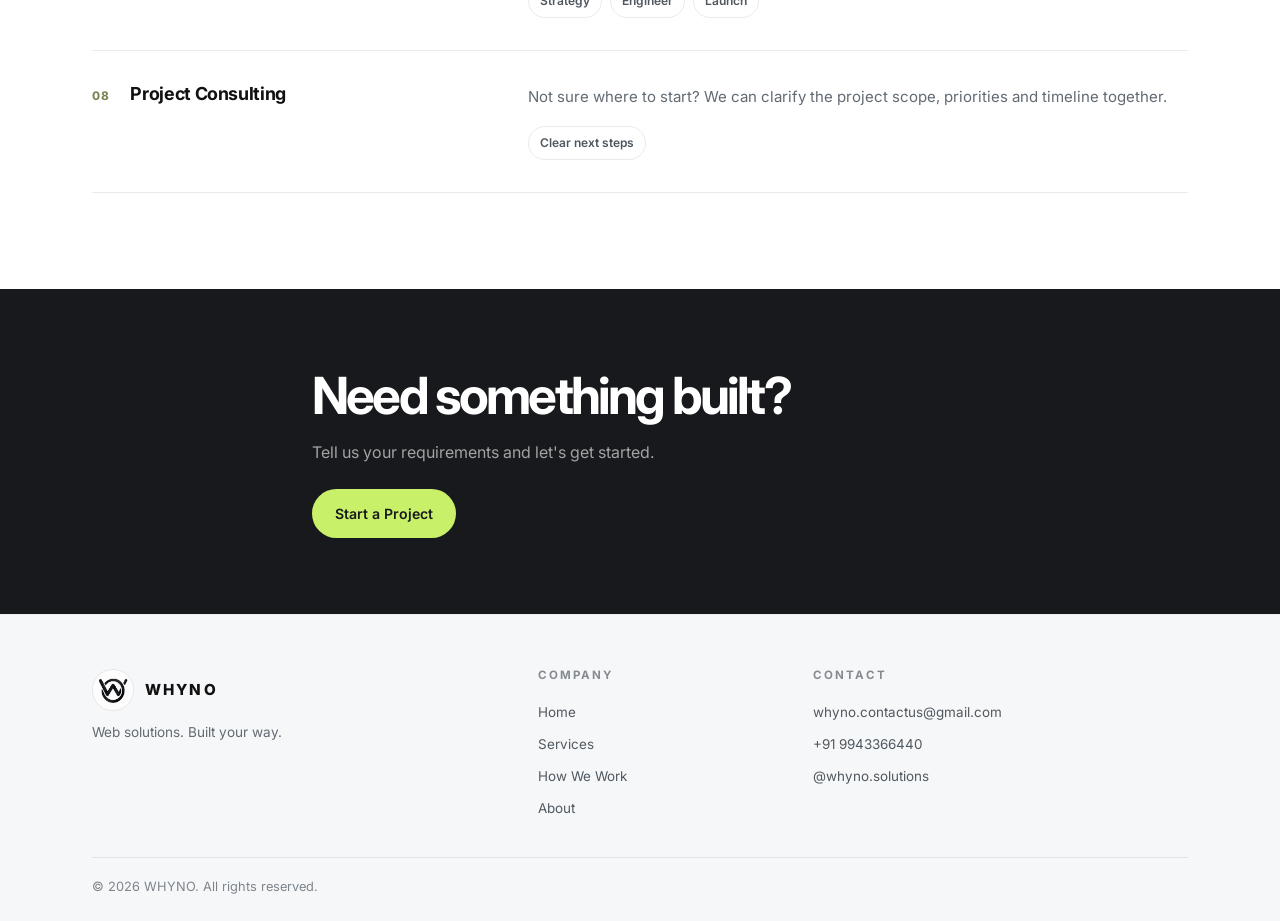
==== commit e9eee75c: "Add files via upload" ====
--- a/services.html
+++ b/services.html
@@ -5,7 +5,7 @@
     <meta name="viewport" content="width=device-width, initial-scale=1.0">
     <meta name="color-scheme" content="light only">
     <title>Services &mdash; WHYNO</title>
-    <meta name="description" content="Web development, full-stack apps, UI/UX engineering, bug fixing and custom digital solutions by WHYNO.">
+    <meta name="description" content="Website development, business applications, user experience, maintenance and digital solutions by WHYNO.">
     <link rel="icon" type="image/png" href="assets/favicon.png">
     <link rel="preconnect" href="https://fonts.googleapis.com">
     <link rel="preconnect" href="https://fonts.gstatic.com" crossorigin>
@@ -43,7 +43,7 @@
             <div class="container">
                 <p class="label">Our Services</p>
                 <h1 class="heading-1">What we do.</h1>
-                <p class="sub-text">Every project is built from scratch around your specific requirements. No templates, no shortcuts.</p>
+                <p class="sub-text">Practical digital services shaped around your goals and your customers.</p>
             </div>
         </section>
 
@@ -57,9 +57,9 @@
                             <h3>Web Development</h3>
                         </div>
                         <div class="service-right">
-                            <p>Responsive, fast-loading websites designed and coded around your brand, content and business goals. Every site we build is hand-coded &mdash; no page builders, no WordPress themes.</p>
-                            <div class="service-tags">
-                                <span>HTML5</span><span>CSS3</span><span>JavaScript</span><span>React</span>
+                            <p>Fast, responsive websites that present your business clearly and make it easy for customers to take the next step.</p>
+                            <div class="service-tags">
+                                <span>Responsive</span><span>Accessible</span><span>Business-focused</span>
                             </div>
                         </div>
                     </div>
@@ -67,12 +67,12 @@
                     <div class="service-row anim">
                         <div class="service-left">
                             <span class="service-num">02</span>
-                            <h3>Full-Stack Development</h3>
-                        </div>
-                        <div class="service-right">
-                            <p>Complete end-to-end solutions &mdash; frontend interfaces, backend logic, database design and API integration. Everything in one team, one workflow.</p>
-                            <div class="service-tags">
-                                <span>Node.js</span><span>PHP</span><span>MySQL</span><span>Supabase</span><span>REST APIs</span>
+                            <h3>Business Applications</h3>
+                        </div>
+                        <div class="service-right">
+                            <p>Purpose-built applications that simplify day-to-day work, connect important tasks and give your team a smoother way to operate.</p>
+                            <div class="service-tags">
+                                <span>Dashboards</span><span>Workflow tools</span><span>Team portals</span>
                             </div>
                         </div>
                     </div>
@@ -83,9 +83,9 @@
                             <h3>Web Applications</h3>
                         </div>
                         <div class="service-right">
-                            <p>Custom web apps built around real business logic and workflows. Dashboards, internal tools, customer portals &mdash; not off-the-shelf templates bolted together.</p>
-                            <div class="service-tags">
-                                <span>SPA</span><span>PWA</span><span>Custom Logic</span>
+                            <p>Customer portals, internal tools and dashboards designed to fit the way your business works.</p>
+                            <div class="service-tags">
+                                <span>Customer portals</span><span>Internal tools</span><span>Dashboards</span>
                             </div>
                         </div>
                     </div>
@@ -148,9 +148,9 @@
                             <h3>Project Consulting</h3>
                         </div>
                         <div class="service-right">
-                            <p>Not sure where to start? We'll map out the full scope, stack and timeline before a single line of code is written. First consultation is free.</p>
-                            <div class="service-tags">
-                                <span>Free first call</span>
+                            <p>Not sure where to start? We can clarify the project scope, priorities and timeline together.</p>
+                            <div class="service-tags">
+                                <span>Clear next steps</span>
                             </div>
                         </div>
                     </div>
